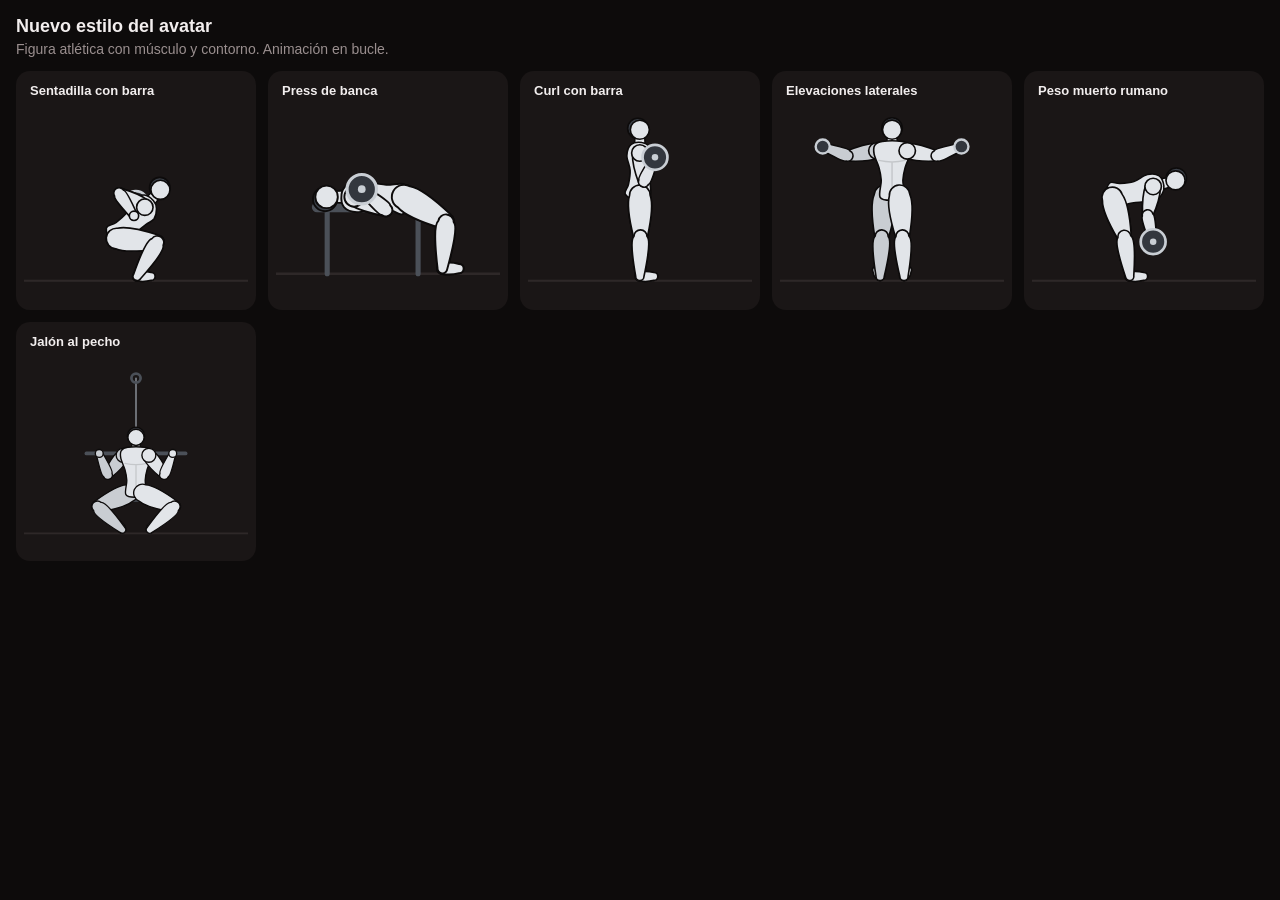
==== avatar-preview.html @ 224b88c5 "Add files via upload" ====
<!doctype html><html lang="es"><head><meta charset="utf-8"><meta name="viewport" content="width=device-width,initial-scale=1"><title>Avatar Gym</title>
<style>:root{--ac:#c9ced4}body{background:#0d0b0b;color:#f2eeee;font:14px -apple-system,Segoe UI,sans-serif;margin:0;padding:16px}h1{font-size:18px;margin:0 0 4px}p{color:#9a8f8f;margin:0 0 14px}.g{display:grid;grid-template-columns:repeat(auto-fit,minmax(220px,1fr));gap:12px}.c{background:#1a1616;border-radius:14px;padding:8px}.c b{display:block;font-size:13px;margin:4px 6px}.a{height:200px}</style></head><body>
<h1>Nuevo estilo del avatar</h1><p>Figura atlética con músculo y contorno. Animación en bucle.</p><div class="g" id="g"></div>
<script>// Avatar animado de ejercicios: figura 2D con cinemática inversa.
// Ángulos: 0 = abajo, 90 = adelante (derecha), 180 = arriba, 270 = atrás.
// Cada postura: t (torso), H1/H2 (mano respecto al hombro), F1/F2 (tobillo respecto a la cadera),
// eb/kb (lado al que se doblan codo/rodilla), ft1/ft2 (ángulo del pie). v:'f' = vista de frente.
const BL = { t: 46, n: 6, hr: 8.5, ua: 27, fa: 25, th: 38, sh: 37, ft: 13 };
const dv = a => [Math.sin(a * Math.PI / 180), Math.cos(a * Math.PI / 180)];
const ad = (p, v, s = 1) => [p[0] + v[0] * s, p[1] + v[1] * s];
function ik(s, t, l1, l2, b) {
  const dx = t[0] - s[0], dy = t[1] - s[1], d = Math.hypot(dx, dy) || .001;
  const dd = Math.min(l1 + l2 - .01, Math.max(Math.abs(l1 - l2) + .01, d));
  const ux = dx / d, uy = dy / d;
  const a = Math.acos((l1 * l1 + dd * dd - l2 * l2) / (2 * l1 * dd)) * b, c = Math.cos(a), si = Math.sin(a);
  return [[s[0] + (ux * c - uy * si) * l1, s[1] + (ux * si + uy * c) * l1], [s[0] + ux * dd, s[1] + uy * dd]];
}
function rigPose(P, sp) {
  const fr = sp.v === 'f', hip = [0, 0], sh = ad(hip, dv(P.t), sp.tl || BL.t), hd = ad(sh, dv(P.hd ?? P.t), BL.n + BL.hr);
  const sj = ad(sh, dv(P.t), fr ? -5 : -7);
  const S1 = fr ? ad(sj, [14, 0]) : sj, S2 = fr ? ad(sj, [-14, 0]) : sj, P1 = fr ? [7, 0] : hip, P2 = fr ? [-7, 0] : hip;
  const H2 = P.H2 || P.H1, F2 = P.F2 || P.F1, mx = v => fr ? [-v[0], v[1]] : v;
  const eb = P.eb ?? 1, kb = P.kb ?? -1, eb2 = P.eb2 ?? eb, kb2 = P.kb2 ?? kb;
  const [e1, h1] = ik(S1, ad(S1, P.H1), BL.ua, BL.fa, eb), [e2, h2] = ik(S2, ad(S2, mx(H2)), BL.ua, BL.fa, fr ? -eb2 : eb2);
  const [k1, an1] = ik(P1, ad(P1, P.F1), BL.th, BL.sh, kb), [k2, an2] = ik(P2, ad(P2, mx(F2)), BL.th, BL.sh, fr ? -kb2 : kb2);
  const f1 = P.ft1 ?? 90, f2 = P.ft2 ?? f1;
  const toe1 = ad(an1, dv(fr ? 150 : f1), fr ? 7 : BL.ft), toe2 = ad(an2, dv(fr ? -150 : f2), fr ? 7 : BL.ft);
  return { hip, sh, hd, S1, S2, P1, P2, e1, h1, e2, h2, k1, an1, k2, an2, toe1, toe2, hm: [(h1[0] + h2[0]) / 2, (h1[1] + h2[1]) / 2] };
}
function placePose(P, sp) {
  const J = rigPose(P, sp), [k, x, y] = sp.anc || ['an1', 100, 160], o = J[k], dx = x - o[0], dy = y - o[1];
  for (const n in J) J[n] = [J[n][0] + dx, J[n][1] + dy];
  return J;
}
function lerpPose(A, B, u) {
  const o = {};
  for (const k of new Set([...Object.keys(A), ...Object.keys(B)])) {
    const a = A[k] ?? B[k], b = B[k] ?? A[k];
    o[k] = Array.isArray(a) ? a.map((v, i) => v + (b[i] - v) * u) : typeof a === 'number' ? a + (b - a) * u : a;
  }
  return o;
}
const AV = { body: '#d9dde2', far: '#7d848d', eq: '#4b5058', floor: '#2e2828' };
function ln(a, b, w, c, op = '') { return `<line x1="${a[0].toFixed(1)}" y1="${a[1].toFixed(1)}" x2="${b[0].toFixed(1)}" y2="${b[1].toFixed(1)}" stroke="${c}" stroke-width="${w}" stroke-linecap="round"${op}/>`; }
function cir(p, r, f, s = '', sw = 0) { return `<circle cx="${p[0].toFixed(1)}" cy="${p[1].toFixed(1)}" r="${r}" fill="${f}"${s ? ` stroke="${s}" stroke-width="${sw}"` : ''}/>`; }
function eqPt(J, r, dx = 0, dy = 0) { const p = typeof r === 'string' ? J[r] : r; return [p[0] + dx, p[1] + dy]; }
const FRONT_EQ = new Set(['bb', 'db', 'grip', 'wheel', 'pad']);
function drawEq(J, eq, front) {
  let s = '';
  for (const e of eq || []) {
    if (FRONT_EQ.has(e[0]) !== front) continue;
    switch (e[0]) {
      case 'ln': s += ln([e[1], e[2]], [e[3], e[4]], e[5] || 5, AV.eq); break;
      case 'box': s += `<rect x="${e[1]}" y="${e[2]}" width="${e[3]}" height="${e[4]}" rx="3" fill="${AV.eq}"/>`; break;
      case 'seg': { const a = eqPt(J, e[1], e[3], e[4]), b = eqPt(J, e[2], e[3], e[4]), L = Math.hypot(b[0] - a[0], b[1] - a[1]) || 1, u = [(b[0] - a[0]) / L, (b[1] - a[1]) / L], x = e[6] || 0; s += ln(ad(a, u, -x), ad(b, u, x), e[5] || 8, AV.eq); break; }
      case 'cab': { const p = [e[1], e[2]]; s += ln(p, eqPt(J, e[3]), 1.6, '#8a9099') + cir(p, 5, 'none', AV.eq, 3); break; }
      case 'rope': s += ln(eqPt(J, e[1]), eqPt(J, e[2]), 2.2, '#8a9099'); break;
      case 'bar': { const a = J[e[1]], b = J[e[2]], x = e[3] || 0, d = a[0] > b[0] ? 1 : -1; s += ln([a[0] + x * d, a[1]], [b[0] - x * d, b[1]], 4, AV.eq); break; }
      case 'bb': case 'bbk': { const p = eqPt(J, e[1], e[2], e[3]); s += cir(p, 11.5, '#33373e', 'var(--ac)', 2.5) + cir(p, 3, 'var(--ac)'); break; }
      case 'db': { const p = eqPt(J, e[1], e[2], e[3]); s += cir(p, 6.5, '#33373e', 'var(--ac)', 2.2); break; }
      case 'wheel': { const p = eqPt(J, e[1], e[2], e[3]); s += cir(p, 9, 'none', 'var(--ac)', 3.5) + cir(p, 2.5, 'var(--ac)'); break; }
      case 'grip': s += cir(eqPt(J, e[1]), 4, AV.eq, '#0d0b0b', 1); break;
      case 'pad': s += cir(eqPt(J, e[1], e[2], e[3]), e[4] || 6, AV.eq); break;
    }
  }
  return s;
}
// ---- Figura atlética: extremidades con músculo (forma de huso) y contorno para definir cada parte ----
const SK = { body: '#e2e5e9', far: '#8e959e', line: '#0d0b0b', hair: '#3b4048', sh: 'rgba(0,0,0,.13)' };
const f1 = v => v.toFixed(1);
function nrm(a, b) { const dx = b[0] - a[0], dy = b[1] - a[1], L = Math.hypot(dx, dy) || 1; return [-dy / L, dx / L]; }
// a→b con radio r0 al inicio, rm en el vientre del músculo (posición t) y r1 al final
function limb(a, b, r0, rm, r1, t, fill) {
  const n = nrm(a, b), P = (c, r, s) => [c[0] + n[0] * r * s, c[1] + n[1] * r * s];
  const m = [a[0] + (b[0] - a[0]) * t, a[1] + (b[1] - a[1]) * t];
  const ctl = s => { const p0 = P(a, r0, s), p1 = P(b, r1, s), pm = P(m, rm, s); return [2 * pm[0] - (p0[0] + p1[0]) / 2, 2 * pm[1] - (p0[1] + p1[1]) / 2]; };
  const A0 = P(a, r0, 1), B0 = P(b, r1, 1), B1 = P(b, r1, -1), A1 = P(a, r0, -1), c1 = ctl(1), c2 = ctl(-1);
  return `<path d="M${f1(A0[0])} ${f1(A0[1])}Q${f1(c1[0])} ${f1(c1[1])} ${f1(B0[0])} ${f1(B0[1])}A${r1} ${r1} 0 0 0 ${f1(B1[0])} ${f1(B1[1])}Q${f1(c2[0])} ${f1(c2[1])} ${f1(A1[0])} ${f1(A1[1])}A${r0} ${r0} 0 0 0 ${f1(A0[0])} ${f1(A0[1])}Z" fill="${fill}" stroke="${SK.line}" stroke-width="1.5" stroke-linejoin="round"/>`;
}
// contorno suave cerrado (Catmull-Rom) a partir de puntos
function smoothPath(pts, fill) {
  const n = pts.length; let d = `M${f1(pts[0][0])} ${f1(pts[0][1])}`;
  for (let i = 0; i < n; i++) {
    const p0 = pts[(i - 1 + n) % n], p1 = pts[i], p2 = pts[(i + 1) % n], p3 = pts[(i + 2) % n];
    d += `C${f1(p1[0] + (p2[0] - p0[0]) / 6)} ${f1(p1[1] + (p2[1] - p0[1]) / 6)} ${f1(p2[0] - (p3[0] - p1[0]) / 6)} ${f1(p2[1] - (p3[1] - p1[1]) / 6)} ${f1(p2[0])} ${f1(p2[1])}`;
  }
  return `<path d="${d}Z" fill="${fill}" stroke="${SK.line}" stroke-width="1.5" stroke-linejoin="round"/>`;
}
function torsoPts(J, fr, tl) {
  const L = Math.hypot(J.sh[0] - J.hip[0], J.sh[1] - J.hip[1]) || 1, u = [(J.sh[0] - J.hip[0]) / L, (J.sh[1] - J.hip[1]) / L], nf = [-u[1], u[0]];
  const at = (s, o) => [J.hip[0] + u[0] * L * s + nf[0] * o, J.hip[1] + u[1] * L * s + nf[1] * o];
  const k = (tl || BL.t) / BL.t;
  // perfil: [posición a lo largo del tronco, distancia al eje]; positivo = pecho/abdomen, negativo = espalda/glúteo
  const prof = fr
    ? [[-.1, 0], [-.04, 11], [.3, 10], [.55, 12], [.82, 16.5], [1, 16], [1.08, 9], [1.08, -9], [1, -16], [.82, -16.5], [.55, -12], [.3, -10], [-.04, -11]]
    : [[-.12, -2], [-.02, 9.5], [.3, 9.5], [.6, 11.5], [.8, 13.5], [.98, 9], [1.06, 2], [1.02, -8], [.8, -12], [.5, -9], [.22, -10.5], [.02, -13.5]];
  return prof.map(([s, o]) => at(s / (fr ? 1 : 1) , o * (fr ? 1 : 1) * (k < 1 ? 1 : 1)));
}
function drawBody(J, sp) {
  const fr = sp.v === 'f', B = SK.body, F = fr ? '#c9cdd2' : SK.far;
  let s = '';
  const leg = (P, k, an, toe, c) =>
    limb(P, k, 9.5, 10.5, 6.5, .38, c) + limb(an, toe, 4.2, 4.6, 3.6, .5, c) + limb(k, an, 6, 7.6, 3.8, .3, c);
  const arm = (S, e, h, c) =>
    limb(S, e, 7, 7.2, 4.8, .45, c) + limb(e, h, 5, 5.6, 3.4, .28, c) + cir(h, 4.3, c, SK.line, 1.5) + cir(S, 7.6, c, SK.line, 1.5);
  // extremidades del fondo
  s += leg(J.P2, J.k2, J.an2, J.toe2, F) + arm(J.S2, J.e2, J.h2, F);
  // cuello, tronco y cabeza
  const L = Math.hypot(J.hd[0] - J.sh[0], J.hd[1] - J.sh[1]) || 1, hu = [(J.hd[0] - J.sh[0]) / L, (J.hd[1] - J.sh[1]) / L];
  s += limb(ad(J.sh, hu, -2), ad(J.sh, hu, 9), 5, 4.8, 4.5, .5, B);
  s += smoothPath(torsoPts(J, fr, sp.tl), B);
  if (fr) {
    const at = (x, y) => [J.hip[0] + x, J.hip[1] + (J.sh[1] - J.hip[1]) * y];
    s += `<path d="M${f1(at(0, .18)[0])} ${f1(at(0, .18)[1])}L${f1(at(0, .66)[0])} ${f1(at(0, .66)[1])}M${f1(at(-12, .74)[0])} ${f1(at(-12, .7)[1])}Q${f1(at(0, .64)[0])} ${f1(at(0, .64)[1])} ${f1(at(12, .7)[0])} ${f1(at(12, .7)[1])}" fill="none" stroke="${SK.sh}" stroke-width="1.4" stroke-linecap="round"/>`;
  }
  const nf = fr ? [0, 0] : [-(J.sh[1] - J.hip[1]), J.sh[0] - J.hip[0]], nl = Math.hypot(nf[0], nf[1]) || 1;
  const hairC = fr ? ad(J.hd, hu, 1.6) : [J.hd[0] - nf[0] / nl * 1.8 + hu[0] * 1.2, J.hd[1] - nf[1] / nl * 1.8 + hu[1] * 1.2];
  s += cir(hairC, 9.4, SK.hair, SK.line, 1.5) + cir(J.hd, 8.8, B, SK.line, 1.5);
  // extremidades del frente
  s += leg(J.P1, J.k1, J.an1, J.toe1, B) + arm(J.S1, J.e1, J.h1, B);
  return s;
}
function animBox(sp) {
  const pts = [];
  [0, .5, 1].forEach(u => { const J = placePose(lerpPose(sp.A, sp.B, u), sp); for (const k in J) pts.push(J[k]); });
  (sp.eq || []).forEach(e => { if (e[0] === 'ln') pts.push([e[1], e[2]], [e[3], e[4]]); if (e[0] === 'box') pts.push([e[1], e[2]], [e[1] + e[3], e[2] + e[4]]); if (e[0] === 'cab') pts.push([e[1], e[2]]); });
  let x0 = Math.min(...pts.map(p => p[0])) - 16, x1 = Math.max(...pts.map(p => p[0])) + 16, y0 = Math.min(...pts.map(p => p[1])) - 16, y1 = Math.max(...pts.map(p => p[1])) + 14;
  const fl = floorY(sp); if (fl) y1 = Math.max(y1, fl + 8);
  const w = x1 - x0, h = y1 - y0, W = Math.max(w, h * 1.25), H = Math.max(h, W / 1.9);
  return [x0 - (W - w) / 2, y0 - (H - h) / 2, W, H];
}
function floorY(sp) {
  if (sp.fl === 0) return 0;
  if (typeof sp.fl === 'number') return sp.fl;
  const keys = sp.fl || ['toe1', 'an1'];
  let m = -1e9;
  [0, 1].forEach(u => { const J = placePose(u ? sp.B : sp.A, sp); keys.forEach(k => m = Math.max(m, J[k][1])); });
  return m + 4;
}
function animFrame(sp, u, box) {
  const J = placePose(lerpPose(sp.A, sp.B, u), sp), fl = sp._fl;
  return (fl ? ln([box[0] - 20, fl], [box[0] + box[2] + 20, fl], 2, AV.floor) : '') + drawEq(J, sp.eq, false) + drawBody(J, sp) + drawEq(J, sp.eq, true);
}
function animSpec(id) {
  const raw = (typeof ANIMS !== 'undefined' && ANIMS[id]) || ANIMS._default;
  const sp = Object.assign({}, raw);
  sp.A = Object.assign({}, raw.base || {}, raw.A); sp.B = Object.assign({}, raw.base || {}, raw.B || raw.A);
  sp._fl = floorY(sp);
  return sp;
}
function animSVG(id, u = 0) {
  const sp = animSpec(id), box = animBox(sp);
  return `<svg viewBox="${box.map(v => v.toFixed(1)).join(' ')}" preserveAspectRatio="xMidYMid meet" style="width:100%;height:100%;display:block">${animFrame(sp, u, box)}</svg>`;
}
function playAnim(el, id) {
  if (!el) return;
  const sp = animSpec(id), box = animBox(sp), dur = sp.dur || 2600, t0 = performance.now();
  const svg = document.createElementNS('http://www.w3.org/2000/svg', 'svg');
  svg.setAttribute('viewBox', box.map(v => v.toFixed(1)).join(' '));
  svg.setAttribute('preserveAspectRatio', 'xMidYMid meet');
  svg.style.cssText = 'width:100%;height:100%;display:block';
  el.innerHTML = ''; el.appendChild(svg);
  let last = 0;
  const step = now => {
    if (!el.isConnected) return;
    if (now - last > 30) {
      last = now;
      const ph = ((now - t0) % dur) / dur;
      // ida (40 %), pausa (10 %), vuelta (40 %), pausa (10 %)
      const x = ph < .4 ? ph / .4 : ph < .5 ? 1 : ph < .9 ? 1 - (ph - .5) / .4 : 0;
      svg.innerHTML = animFrame(sp, (1 - Math.cos(Math.PI * x)) / 2, box);
    }
    requestAnimationFrame(step);
  };
  requestAnimationFrame(step);
}

// Posturas de cada ejercicio para el avatar (ver anim.js). A = inicio, B = punto final del movimiento.
const BENCH = (x1, x2, y, fl = 164) => [['ln', x1, y, x2, y, 8], ['ln', x1 + 8, y, x1 + 8, fl, 4], ['ln', x2 - 8, y, x2 - 8, fl, 4]];
const SEAT = (x1, x2, y) => [['ln', x1, y, x2, y, 7], ['ln', (x1 + x2) / 2, y, (x1 + x2) / 2, 164, 4]];
const BACKREST = (dx = -7, dy = 0) => ['seg', 'hip', 'sh', dx, dy, 8, 4];
const STAND = { t: 180, H1: [4, 51], F1: [0, 75] };
const SIT = { t: 180, F1: [36, 38] };
const LIE = { anc: ['sh', 70, 104], base: { t: 270, F1: [30, 56] }, fl: ['an1'] };
const KNEEL = { F1: [-37, 38], ft1: -100 };
const PUSHUP = { anc: ['an1', 30, 146], fl: ['h1'], base: { ft1: 20 }, A: { t: 114, F1: [-68, 30], H1: [0, 50] }, B: { t: 97, F1: [-74, 9], H1: [-9, 15] } };

const ANIMS = {
  _default: { base: STAND, A: {}, B: { t: 178 } },

  // ---------- PECHO ----------
  press_banca: { ...LIE, A: { H1: [0, -50] }, B: { H1: [6, -6] }, eq: [...BENCH(48, 135, 112), ['bb', 'h1']] },
  press_cerrado: { ...LIE, A: { H1: [0, -50] }, B: { H1: [10, -6] }, eq: [...BENCH(48, 135, 112), ['bb', 'h1']] },
  press_mancuernas: { ...LIE, A: { H1: [0, -50] }, B: { H1: [4, -4] }, eq: [...BENCH(48, 135, 112), ['db', 'h1']] },
  press_inclinado: { anc: ['hip', 120, 122], fl: ['an1'], base: { t: 240, F1: [32, 38] }, A: { H1: [-2, -50] }, B: { H1: [6, -6] },
    eq: [['seg', 'hip', 'sh', -3.5, 6, 8, 8], ['ln', 116, 129, 148, 129, 7], ['ln', 110, 130, 110, 164, 4], ['db', 'h1']] },
  press_maquina: { anc: ['hip', 90, 124], base: { ...SIT, t: 183 }, A: { H1: [50, 2] }, B: { H1: [14, 6] },
    eq: [BACKREST(), ...SEAT(70, 118, 131), ['ln', 158, 40, 158, 164, 5], ['grip', 'h1']] },
  press_inclinado_maq: { anc: ['hip', 90, 124], base: { ...SIT, t: 195 }, A: { H1: [38, -34] }, B: { H1: [10, -4] },
    eq: [['seg', 'hip', 'sh', -7, -2, 8, 4], ...SEAT(70, 118, 131), ['ln', 158, 20, 158, 164, 5], ['grip', 'h1']] },
  aperturas_polea: { v: 'f', anc: ['an1', 111, 160], base: { t: 180, F1: [4, 75] }, A: { H1: [48, -8] }, B: { H1: [-8, 30] },
    eq: [['cab', 192, 28, 'h1'], ['cab', 30, 28, 'h2'], ['grip', 'h1'], ['grip', 'h2']] },
  pec_deck: { v: 'f', anc: ['hip', 100, 120], base: { t: 180, F1: [8, 44] }, A: { H1: [46, -16] }, B: { H1: [-8, 4] },
    eq: [['ln', 80, 126, 120, 126, 7], ['ln', 40, 20, 40, 164, 4], ['ln', 160, 20, 160, 164, 4], ['ln', 40, 20, 160, 20, 4], ['pad', 'h1', 0, 0, 5], ['pad', 'h2', 0, 0, 5]] },
  aperturas_manc: { v: 'f', fl: 0, anc: ['hip', 100, 110], base: { t: 180, F1: [4, 75] }, A: { H1: [-8, 22] }, B: { H1: [50, 6] },
    eq: [['box', 86, 44, 28, 110], ['db', 'h1'], ['db', 'h2']] },
  flexiones: { ...PUSHUP },
  flexiones_incl: { anc: ['an1', 30, 118], fl: ['h1'], base: { ft1: 30 }, A: { t: 85, F1: [-75, -6], H1: [0, 50] }, B: { t: 77, F1: [-73, -17], H1: [3, 33] },
    eq: [['box', 8, 123, 40, 60]] },
  fondos: { anc: ['h1', 120, 90], fl: 0, base: { t: 172, F1: [-18, 62], kb: 1 }, A: { H1: [2, 50] }, B: { H1: [10, 22] },
    eq: [['ln', 95, 92, 150, 92, 6], ['ln', 140, 92, 140, 175, 4]] },

  // ---------- ESPALDA ----------
  jalon_pecho: { v: 'f', anc: ['hip', 100, 125], fl: ['an1'], base: { t: 180, F1: [8, 40] }, A: { H1: [22, -48] }, B: { H1: [26, -2] },
    eq: [['ln', 80, 131, 120, 131, 7], ['cab', 100, 0, 'hm'], ['bar', 'h1', 'h2', 14]] },
  dominadas: { v: 'f', anc: ['h1', 138, 30], fl: 0, A: { t: 180, H1: [24, -48], F1: [2, 74] }, B: { t: 180, H1: [24, -8], F1: [6, 70] },
    eq: [['ln', 50, 30, 152, 30, 5]] },
  remo_pecho_apoyado: { anc: ['hip', 95, 112], fl: ['an1'], base: { t: 130, F1: [-34, 62] }, A: { H1: [2, 50] }, B: { H1: [-20, 22] },
    eq: [['seg', 'hip', 'sh', 5, 8, 9, 6], ['ln', 108, 128, 104, 164, 4], ['db', 'h1']] },
  remo_polea: { anc: ['hip', 70, 140], fl: 152, base: { F1: [70, -6] }, A: { t: 160, H1: [50, 4] }, B: { t: 185, H1: [6, 22] },
    eq: [['ln', 45, 147, 95, 147, 7], ['ln', 150, 115, 150, 150, 5], ['cab', 192, 138, 'h1'], ['grip', 'h1']] },
  remo_barra: { base: { t: 130, F1: [14, 72] }, A: { H1: [2, 50] }, B: { H1: [-14, 28] }, eq: [['bb', 'h1']] },
  remo_mancuerna: { anc: ['an1', 88, 160], base: { t: 100, F1: [0, 70], F2: [-26, 48], H2: [4, 42] }, A: { H1: [0, 50] }, B: { H1: [-18, 22] },
    eq: [...BENCH(55, 165, 144), ['db', 'h1']] },
  remo_maquina: { anc: ['hip', 90, 124], base: { ...SIT, t: 185 }, A: { H1: [48, 4] }, B: { H1: [2, 14] },
    eq: [...SEAT(70, 118, 131), ['ln', 113, 74, 113, 104, 8], ['ln', 158, 40, 158, 164, 5], ['grip', 'h1']] },
  pullover_polea: { base: { t: 155, F1: [6, 75] }, A: { H1: [28, -42] }, B: { H1: [12, 48] }, eq: [['cab', 192, 10, 'h1'], ['grip', 'h1']] },
  remo_invertido: { anc: ['h1', 150, 90], fl: ['an1'], base: { ft1: 198 }, A: { t: 108, F1: [-71, 23], H1: [0, -50] }, B: { t: 123, F1: [-63, 41], H1: [6, -16] },
    eq: [['ln', 150, 94, 150, 180, 4], ['pad', [150, 90], 0, 0, 4]] },
  remo_toalla: { A: { t: 200, F1: [26, 70], H1: [50, -4] }, B: { t: 188, F1: [10, 74], H1: [12, 12] },
    eq: [['ln', 184, 15, 184, 164, 5], ['rope', 'h1', [184, 80]]] },

  // ---------- HOMBROS ----------
  press_militar_manc: { anc: ['hip', 95, 124], base: SIT, A: { H1: [2, -50] }, B: { H1: [8, -4] }, eq: [BACKREST(), ...SEAT(75, 115, 131), ['db', 'h1']] },
  press_hombro_maq: { anc: ['hip', 95, 124], base: SIT, A: { H1: [2, -50] }, B: { H1: [10, -2] }, eq: [BACKREST(), ...SEAT(75, 115, 131), ['ln', 150, 10, 150, 164, 5], ['grip', 'h1']] },
  elev_lat: { v: 'f', anc: ['an1', 111, 160], base: { t: 180, F1: [4, 75] }, A: { H1: [10, 50] }, B: { H1: [50, -4] }, eq: [['db', 'h1'], ['db', 'h2']] },
  elev_lat_polea: { v: 'f', anc: ['an1', 111, 160], base: { t: 180, F1: [4, 75], H2: [10, 50] }, A: { H1: [-8, 48] }, B: { H1: [50, -4] }, eq: [['cab', 30, 158, 'h1'], ['grip', 'h1']] },
  face_pull: { base: { t: 175, F1: [-4, 75], F2: [-20, 72] }, A: { H1: [48, -12] }, B: { H1: [10, -26] }, eq: [['cab', 192, 40, 'h1'], ['grip', 'h1']] },
  pajaros: { v: 'f', tl: 24, anc: ['an1', 111, 160], base: { t: 180, F1: [4, 74] }, A: { H1: [6, 48] }, B: { H1: [48, 6] }, eq: [['db', 'h1'], ['db', 'h2']] },

  // ---------- BÍCEPS ----------
  curl_barra: { base: STAND, A: { H1: [8, 50] }, B: { H1: [14, 4] }, eq: [['bb', 'h1']] },
  curl_martillo: { base: STAND, A: { H1: [8, 50] }, B: { H1: [14, 4] }, eq: [['db', 'h1']] },
  curl_inclinado: { anc: ['hip', 100, 124], base: { ...SIT, t: 215 }, A: { H1: [-2, 51] }, B: { H1: [10, 4] },
    eq: [['seg', 'hip', 'sh', -5.7, 4, 8, 6], ...SEAT(95, 135, 131), ['db', 'h1']] },
  curl_bayesian: { base: { t: 180, F1: [-12, 74], F2: [16, 73] }, A: { H1: [-18, 49] }, B: { H1: [3, 4] }, eq: [['cab', 15, 150, 'h1'], ['grip', 'h1']] },
  curl_predicador: { anc: ['hip', 85, 125], base: { t: 170, F1: [34, 40] }, A: { H1: [33, 40] }, B: { H1: [22, -4] },
    eq: [['ln', 97, 92, 118, 116, 8], ['ln', 112, 118, 112, 164, 4], ...SEAT(65, 100, 131), ['bb', 'h1']] },
  curl_toalla: { base: STAND, A: { H1: [12, 10] }, B: { H1: [10, 6] }, eq: [['rope', 'h1', 'toe1']] },

  // ---------- TRÍCEPS ----------
  ext_tricep_cabeza: { anc: ['hip', 95, 124], base: SIT, A: { H1: [-4, -4] }, B: { H1: [6, -51] }, eq: [BACKREST(), ...SEAT(75, 115, 131), ['db', 'h1']] },
  ext_tricep_polea_alta: { base: { t: 155, F1: [10, 74], F2: [-14, 74] }, A: { H1: [-2, -4] }, B: { H1: [26, -45] }, eq: [['cab', 30, 60, 'h1'], ['grip', 'h1']] },
  jalon_triceps: { base: { t: 174, F1: [0, 75] }, A: { H1: [10, 4] }, B: { H1: [8, 51] }, eq: [['cab', 135, 8, 'h1'], ['grip', 'h1']] },
  fondos_banco: { anc: ['h1', 90, 112], fl: ['an1'], base: { t: 180, ft1: 160 }, A: { H1: [-10, 50], F1: [70, 54] }, B: { H1: [-14, 22], F1: [66, 26] },
    eq: [['ln', 35, 114, 92, 114, 8], ['ln', 43, 114, 43, 175, 4]] },
  flexiones_diamante: { ...PUSHUP },

  // ---------- CUÁDRICEPS ----------
  sentadilla: { A: { t: 180, F1: [0, 75], H1: [-10, 8] }, B: { t: 138, F1: [19, 35], H1: [-10, 8] }, eq: [['bbk', 'sh', -13, 2]] },
  sentadilla_goblet: { A: { t: 180, F1: [0, 75], H1: [12, 14] }, B: { t: 150, F1: [19, 35], H1: [14, 16] }, eq: [['db', 'h1']] },
  sentadilla_corporal: { A: { t: 180, F1: [0, 75], H1: [4, 51] }, B: { t: 145, F1: [19, 35], H1: [50, 4] } },
  sentadilla_hack: { anc: ['an1', 110, 160], base: { t: 200, H1: [4, -8] }, A: { F1: [26, 70] }, B: { F1: [42, 22] },
    eq: [['seg', 'hip', 'sh', -7, -3, 9, 14], ['pad', 'sh', -2, -6, 5], ['grip', 'h1']] },
  prensa: { anc: ['hip', 70, 130], fl: 150, base: { t: 240, H1: [20, 22], ft1: 225 }, A: { F1: [53, -53] }, B: { F1: [32, -32] },
    eq: [['seg', 'hip', 'sh', -3.5, 6, 9, 8], ['ln', 55, 138, 85, 138, 8], ['ln', 70, 140, 70, 150, 5], ['seg', 'an1', 'toe1', 0, 0, 6, 10]] },
  bulgara: { anc: ['an1', 115, 160], base: { ft2: -90, H1: [4, 51] }, A: { t: 180, F1: [10, 74], F2: [-65, 31] }, B: { t: 168, F1: [22, 48], F2: [-53, 6] },
    eq: [...BENCH(22, 66, 126), ['db', 'h1']] },
  zancadas: { anc: ['an1', 130, 160], base: { ft2: 30, H1: [4, 51] }, A: { t: 180, F1: [26, 72], F2: [-38, 58] }, B: { t: 178, F1: [30, 42], F2: [-40, 32] },
    eq: [['db', 'h1']] },
  step_up: { anc: ['an1', 128, 124], fl: 164, base: { H1: [4, 51] }, A: { t: 172, F1: [28, 34], F2: [-5, 70] }, B: { t: 180, F1: [3, 72], F2: [-6, 60] },
    eq: [['box', 112, 127, 55, 37]] },
  ext_cuadriceps: { anc: ['hip', 85, 120], base: { t: 192, H1: [10, 20] }, A: { F1: [38, 37] }, B: { F1: [74, -8] },
    eq: [BACKREST(), ['ln', 70, 128, 125, 128, 8], ['ln', 110, 128, 110, 164, 4], ['pad', 'an1', 5, -5, 6]] },

  // ---------- FEMORAL ----------
  peso_muerto_rumano: { A: { t: 180, F1: [0, 75], H1: [4, 51] }, B: { t: 105, F1: [16, 73], H1: [0, 51] }, eq: [['bb', 'h1']] },
  curl_femoral_sentado: { anc: ['hip', 85, 120], base: { t: 188, H1: [10, 20] }, A: { F1: [74, -4] }, B: { F1: [25, 35] },
    eq: [BACKREST(), ['ln', 70, 128, 125, 128, 8], ['ln', 100, 128, 100, 164, 4], ['ln', 105, 108, 128, 108, 7], ['pad', 'an1', -2, 6, 6]] },
  curl_femoral_acostado: { anc: ['hip', 80, 110], base: { t: 90, hd: 90, H1: [24, 38] }, A: { F1: [-75, 2] }, B: { F1: [-25, -35] },
    eq: [...BENCH(30, 150, 118), ['pad', 'an1', 2, -7, 6]] },
  curl_nordico: { anc: ['k1', 80, 155], fl: 161, base: { ...KNEEL }, A: { t: 180, H1: [10, 14] }, B: { t: 128, F1: [-66, 24], H1: [24, 36] },
    eq: [['pad', 'an1', 0, -7, 5]] },

  // ---------- GLÚTEOS ----------
  hip_thrust: { anc: ['sh', 60, 110], fl: ['an1'], base: { H1: [-30, 8], eb: -1 }, A: { t: 235, F1: [35, 20] }, B: { t: 270, F1: [29, 48] },
    eq: [...BENCH(15, 64, 116), ['bb', 'hip', 0, -9]] },
  puente_gluteo: { anc: ['sh', 55, 150], fl: ['an1'], base: { H1: [50, 4] }, A: { t: 270, F1: [37, 6] }, B: { t: 304, F1: [45, 32] } },
  puente_una_pierna: { anc: ['sh', 55, 150], fl: ['an1'], base: { H1: [50, 4] }, A: { t: 270, F1: [37, 6], F2: [55, -45] }, B: { t: 304, F1: [45, 32], F2: [60, -40] } },
  abduccion_maq: { v: 'f', anc: ['hip', 100, 118], fl: ['an1'], base: { t: 180, H1: [14, 40] }, A: { F1: [4, 46] }, B: { F1: [26, 44] },
    eq: [['ln', 75, 124, 125, 124, 7], ['pad', 'k1', 6, 0, 5], ['pad', 'k2', -6, 0, 5]] },
  patada_gluteo: { anc: ['an2', 100, 160], base: { t: 160, F2: [0, 75], H1: [42, 18] }, A: { F1: [4, 72] }, B: { F1: [-60, 30] },
    eq: [['cab', 20, 158, 'an1'], ['ln', 152, 40, 152, 164, 5], ['grip', 'h1']] },

  // ---------- PANTORRILLA ----------
  gemelo_pie: { anc: ['toe1', 115, 150], fl: 164, base: { t: 180, F1: [0, 75], H1: [4, 51] }, A: { ft1: 110 }, B: { ft1: 55 },
    eq: [['box', 105, 152, 55, 12], ['db', 'h1']] },
  gemelo_prensa: { anc: ['hip', 70, 130], fl: 150, base: { t: 240, H1: [20, 22], F1: [53, -53] }, A: { ft1: 240 }, B: { ft1: 200 },
    eq: [['seg', 'hip', 'sh', -3.5, 6, 9, 8], ['ln', 55, 138, 85, 138, 8], ['ln', 70, 140, 70, 150, 5], ['seg', 'an1', 'toe1', 0, 0, 6, 10]] },

  // ---------- ABDOMEN ----------
  crunch_polea: { anc: ['k1', 100, 158], fl: 164, base: { ...KNEEL }, A: { t: 170, H1: [6, -12] }, B: { t: 100, H1: [14, 0] }, eq: [['cab', 150, 5, 'h1'], ['grip', 'h1']] },
  plancha: { anc: ['an1', 30, 152], fl: ['h1'], base: { ft1: 15, H1: [24, 27] }, A: { t: 102, F1: [-73, 16] }, B: { t: 100, F1: [-74, 13] }, dur: 4000 },
  crunch: { anc: ['hip', 100, 154], fl: 161, base: { F1: [40, 4] }, A: { t: 270, H1: [-10, -6] }, B: { t: 240, H1: [-10, -10] } },
  elev_piernas: { anc: ['h1', 100, 22], fl: 0, base: { t: 180, H1: [2, -51] }, A: { F1: [2, 75] }, B: { F1: [72, -6] }, eq: [['ln', 60, 22, 150, 22, 5]] },
  rueda: { anc: ['k1', 60, 155], fl: 162, base: { ft1: -100 }, A: { t: 120, F1: [-42, 36], H1: [5, 53] }, B: { t: 100, F1: [-66, 24], H1: [46, 26] }, eq: [['wheel', 'h1', 0, 4]] },
};

const N={sentadilla:'Sentadilla con barra',press_banca:'Press de banca',curl_barra:'Curl con barra',elev_lat:'Elevaciones laterales',peso_muerto_rumano:'Peso muerto rumano',jalon_pecho:'Jalón al pecho'};document.getElementById('g').innerHTML=['sentadilla','press_banca','curl_barra','elev_lat','peso_muerto_rumano','jalon_pecho'].map(i=>'<div class="c"><b>'+N[i]+'</b><div class="a" id="a_'+i+'"></div></div>').join('');
['sentadilla','press_banca','curl_barra','elev_lat','peso_muerto_rumano','jalon_pecho'].forEach(i=>playAnim(document.getElementById('a_'+i),i));
</script></body></html>
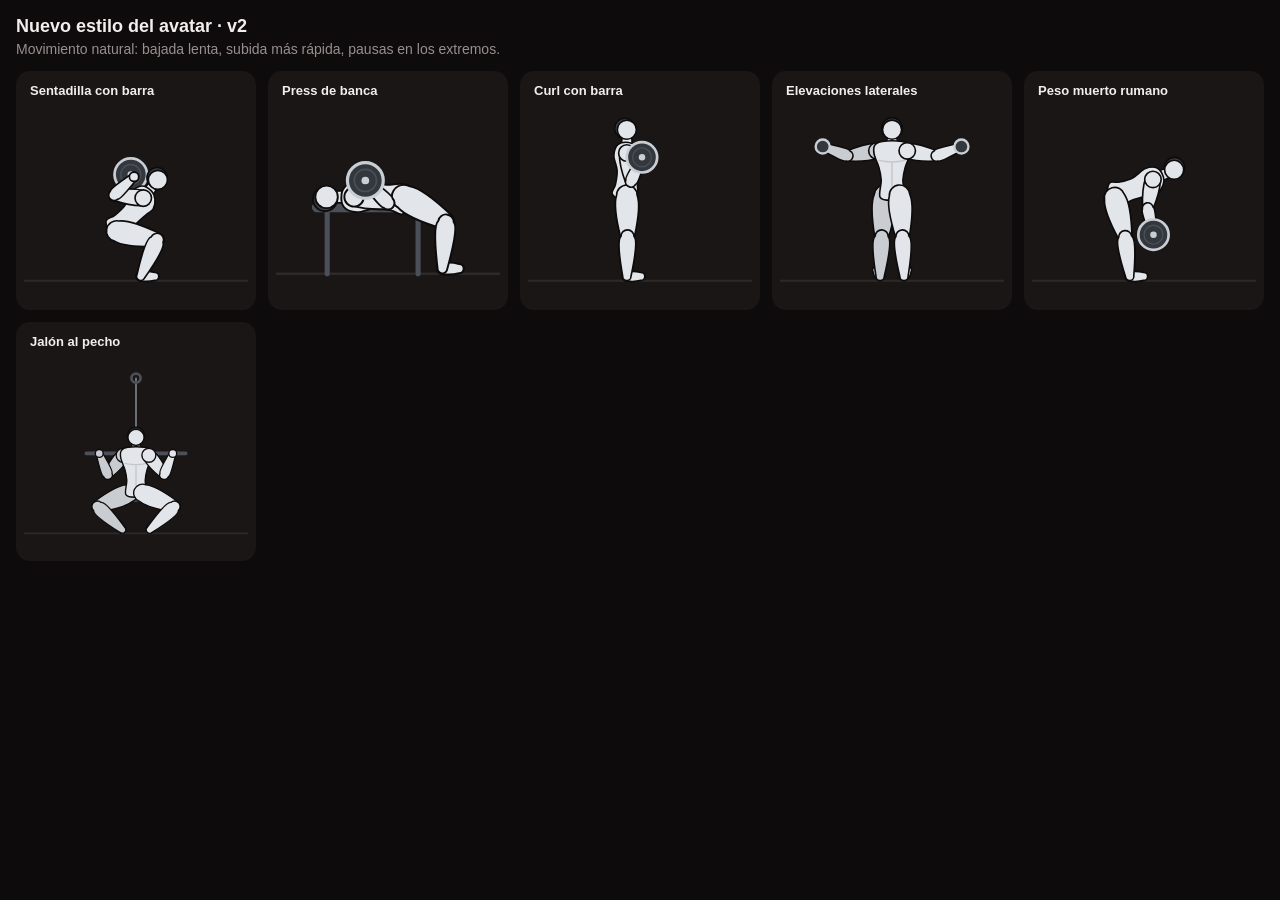
==== commit 9cd231cb: "Add files via upload" ====
--- a/avatar-preview.html
+++ b/avatar-preview.html
@@ -1,6 +1,6 @@
 <!doctype html><html lang="es"><head><meta charset="utf-8"><meta name="viewport" content="width=device-width,initial-scale=1"><title>Avatar Gym</title>
 <style>:root{--ac:#c9ced4}body{background:#0d0b0b;color:#f2eeee;font:14px -apple-system,Segoe UI,sans-serif;margin:0;padding:16px}h1{font-size:18px;margin:0 0 4px}p{color:#9a8f8f;margin:0 0 14px}.g{display:grid;grid-template-columns:repeat(auto-fit,minmax(220px,1fr));gap:12px}.c{background:#1a1616;border-radius:14px;padding:8px}.c b{display:block;font-size:13px;margin:4px 6px}.a{height:200px}</style></head><body>
-<h1>Nuevo estilo del avatar</h1><p>Figura atlética con músculo y contorno. Animación en bucle.</p><div class="g" id="g"></div>
+<h1>Nuevo estilo del avatar · v2</h1><p>Movimiento natural: bajada lenta, subida más rápida, pausas en los extremos.</p><div class="g" id="g"></div>
 <script>// Avatar animado de ejercicios: figura 2D con cinemática inversa.
 // Ángulos: 0 = abajo, 90 = adelante (derecha), 180 = arriba, 270 = atrás.
 // Cada postura: t (torso), H1/H2 (mano respecto al hombro), F1/F2 (tobillo respecto a la cadera),
@@ -19,7 +19,10 @@
   const fr = sp.v === 'f', hip = [0, 0], sh = ad(hip, dv(P.t), sp.tl || BL.t), hd = ad(sh, dv(P.hd ?? P.t), BL.n + BL.hr);
   const sj = ad(sh, dv(P.t), fr ? -5 : -7);
   const S1 = fr ? ad(sj, [14, 0]) : sj, S2 = fr ? ad(sj, [-14, 0]) : sj, P1 = fr ? [7, 0] : hip, P2 = fr ? [-7, 0] : hip;
-  const H2 = P.H2 || P.H1, F2 = P.F2 || P.F1, mx = v => fr ? [-v[0], v[1]] : v;
+  // rel: manos medidas respecto al tronco (giran con él), p. ej. barra apoyada en la espalda
+  const rot = v => { if (!(P.rel || sp.rel)) return v; const d = (P.t - 180) * Math.PI / 180, c = Math.cos(d), s = Math.sin(d); return [v[0] * c + v[1] * s, v[1] * c - v[0] * s]; };
+  const H2 = rot(P.H2 || P.H1), F2 = P.F2 || P.F1, mx = v => fr ? [-v[0], v[1]] : v;
+  P = Object.assign({}, P, { H1: rot(P.H1) });
   const eb = P.eb ?? 1, kb = P.kb ?? -1, eb2 = P.eb2 ?? eb, kb2 = P.kb2 ?? kb;
   const [e1, h1] = ik(S1, ad(S1, P.H1), BL.ua, BL.fa, eb), [e2, h2] = ik(S2, ad(S2, mx(H2)), BL.ua, BL.fa, fr ? -eb2 : eb2);
   const [k1, an1] = ik(P1, ad(P1, P.F1), BL.th, BL.sh, kb), [k2, an2] = ik(P2, ad(P2, mx(F2)), BL.th, BL.sh, fr ? -kb2 : kb2);
@@ -27,10 +30,32 @@
   const toe1 = ad(an1, dv(fr ? 150 : f1), fr ? 7 : BL.ft), toe2 = ad(an2, dv(fr ? -150 : f2), fr ? 7 : BL.ft);
   return { hip, sh, hd, S1, S2, P1, P2, e1, h1, e2, h2, k1, an1, k2, an2, toe1, toe2, hm: [(h1[0] + h2[0]) / 2, (h1[1] + h2[1]) / 2] };
 }
-function placePose(P, sp) {
-  const J = rigPose(P, sp), [k, x, y] = sp.anc || ['an1', 100, 160], o = J[k], dx = x - o[0], dy = y - o[1];
+function anchorJ(J, sp) {
+  const [k, x, y] = sp.anc || ['an1', 100, 160], o = J[k], dx = x - o[0], dy = y - o[1];
   for (const n in J) J[n] = [J[n][0] + dx, J[n][1] + dy];
   return J;
+}
+function placePose(P, sp) { return anchorJ(rigPose(P, sp), sp); }
+// Postura intermedia natural: se interpolan los ÁNGULOS de cada articulación (los huesos giran, no se deslizan)
+const angOf = (a, b) => Math.atan2(b[0] - a[0], b[1] - a[1]);
+const lerpAng = (a, b, u) => { let d = b - a; while (d > Math.PI) d -= 2 * Math.PI; while (d < -Math.PI) d += 2 * Math.PI; return a + d * u; };
+function poseAt(sp, u) {
+  if (!sp._JA) { sp._JA = rigPose(sp.A, sp); sp._JB = rigPose(sp.B, sp); }
+  const A = sp._JA, B = sp._JB, fr = sp.v === 'f', L = (a, b) => a + (b - a) * u;
+  const t = L(sp.A.t ?? 180, sp.B.t ?? 180), hdA = L(sp.A.hd ?? sp.A.t ?? 180, sp.B.hd ?? sp.B.t ?? 180);
+  const hip = [0, 0], sh = ad(hip, dv(t), sp.tl || BL.t), hd = ad(sh, dv(hdA), BL.n + BL.hr), sj = ad(sh, dv(t), fr ? -5 : -7);
+  const J = { hip, sh, hd, S1: fr ? ad(sj, [14, 0]) : sj, S2: fr ? ad(sj, [-14, 0]) : sj, P1: fr ? [7, 0] : hip, P2: fr ? [-7, 0] : hip };
+  const chain = (root, mid, end, l1, l2) => {
+    const a1 = lerpAng(angOf(A[root], A[mid]), angOf(B[root], B[mid]), u), a2 = lerpAng(angOf(A[mid], A[end]), angOf(B[mid], B[end]), u);
+    J[mid] = [J[root][0] + Math.sin(a1) * l1, J[root][1] + Math.cos(a1) * l1];
+    J[end] = [J[mid][0] + Math.sin(a2) * l2, J[mid][1] + Math.cos(a2) * l2];
+  };
+  chain('S1', 'e1', 'h1', BL.ua, BL.fa); chain('S2', 'e2', 'h2', BL.ua, BL.fa);
+  chain('P1', 'k1', 'an1', BL.th, BL.sh); chain('P2', 'k2', 'an2', BL.th, BL.sh);
+  const fl = fr ? 7 : BL.ft;
+  [['an1', 'toe1'], ['an2', 'toe2']].forEach(([a, b]) => { const g = lerpAng(angOf(A[a], A[b]), angOf(B[a], B[b]), u); J[b] = [J[a][0] + Math.sin(g) * fl, J[a][1] + Math.cos(g) * fl]; });
+  J.hm = [(J.h1[0] + J.h2[0]) / 2, (J.h1[1] + J.h2[1]) / 2];
+  return anchorJ(J, sp);
 }
 function lerpPose(A, B, u) {
   const o = {};
@@ -56,7 +81,7 @@
       case 'cab': { const p = [e[1], e[2]]; s += ln(p, eqPt(J, e[3]), 1.6, '#8a9099') + cir(p, 5, 'none', AV.eq, 3); break; }
       case 'rope': s += ln(eqPt(J, e[1]), eqPt(J, e[2]), 2.2, '#8a9099'); break;
       case 'bar': { const a = J[e[1]], b = J[e[2]], x = e[3] || 0, d = a[0] > b[0] ? 1 : -1; s += ln([a[0] + x * d, a[1]], [b[0] - x * d, b[1]], 4, AV.eq); break; }
-      case 'bb': case 'bbk': { const p = eqPt(J, e[1], e[2], e[3]); s += cir(p, 11.5, '#33373e', 'var(--ac)', 2.5) + cir(p, 3, 'var(--ac)'); break; }
+      case 'bb': case 'bbk': { const p = eqPt(J, e[1], e[2], e[3]); s += cir(p, e[4] || 14, '#33373e', 'var(--ac)', 2.5) + cir(p, (e[4] || 14) * .62, 'none', 'rgba(255,255,255,.12)', 1.2) + cir(p, 3, 'var(--ac)'); break; }
       case 'db': { const p = eqPt(J, e[1], e[2], e[3]); s += cir(p, 6.5, '#33373e', 'var(--ac)', 2.2); break; }
       case 'wheel': { const p = eqPt(J, e[1], e[2], e[3]); s += cir(p, 9, 'none', 'var(--ac)', 3.5) + cir(p, 2.5, 'var(--ac)'); break; }
       case 'grip': s += cir(eqPt(J, e[1]), 4, AV.eq, '#0d0b0b', 1); break;
@@ -122,7 +147,7 @@
 }
 function animBox(sp) {
   const pts = [];
-  [0, .5, 1].forEach(u => { const J = placePose(lerpPose(sp.A, sp.B, u), sp); for (const k in J) pts.push(J[k]); });
+  [0, .5, 1].forEach(u => { const J = poseAt(sp, u); for (const k in J) pts.push(J[k]); });
   (sp.eq || []).forEach(e => { if (e[0] === 'ln') pts.push([e[1], e[2]], [e[3], e[4]]); if (e[0] === 'box') pts.push([e[1], e[2]], [e[1] + e[3], e[2] + e[4]]); if (e[0] === 'cab') pts.push([e[1], e[2]]); });
   let x0 = Math.min(...pts.map(p => p[0])) - 16, x1 = Math.max(...pts.map(p => p[0])) + 16, y0 = Math.min(...pts.map(p => p[1])) - 16, y1 = Math.max(...pts.map(p => p[1])) + 14;
   const fl = floorY(sp); if (fl) y1 = Math.max(y1, fl + 8);
@@ -138,12 +163,12 @@
   return m + 4;
 }
 function animFrame(sp, u, box) {
-  const J = placePose(lerpPose(sp.A, sp.B, u), sp), fl = sp._fl;
+  const J = poseAt(sp, u), fl = sp._fl;
   return (fl ? ln([box[0] - 20, fl], [box[0] + box[2] + 20, fl], 2, AV.floor) : '') + drawEq(J, sp.eq, false) + drawBody(J, sp) + drawEq(J, sp.eq, true);
 }
 function animSpec(id) {
   const raw = (typeof ANIMS !== 'undefined' && ANIMS[id]) || ANIMS._default;
-  const sp = Object.assign({}, raw);
+  const sp = Object.assign({ id }, raw);
   sp.A = Object.assign({}, raw.base || {}, raw.A); sp.B = Object.assign({}, raw.base || {}, raw.B || raw.A);
   sp._fl = floorY(sp);
   return sp;
@@ -154,7 +179,7 @@
 }
 function playAnim(el, id) {
   if (!el) return;
-  const sp = animSpec(id), box = animBox(sp), dur = sp.dur || 2600, t0 = performance.now();
+  const sp = animSpec(id), box = animBox(sp), t0 = performance.now();
   const svg = document.createElementNS('http://www.w3.org/2000/svg', 'svg');
   svg.setAttribute('viewBox', box.map(v => v.toFixed(1)).join(' '));
   svg.setAttribute('preserveAspectRatio', 'xMidYMid meet');
@@ -165,16 +190,26 @@
     if (!el.isConnected) return;
     if (now - last > 30) {
       last = now;
-      const ph = ((now - t0) % dur) / dur;
-      // ida (40 %), pausa (10 %), vuelta (40 %), pausa (10 %)
-      const x = ph < .4 ? ph / .4 : ph < .5 ? 1 : ph < .9 ? 1 - (ph - .5) / .4 : 0;
-      svg.innerHTML = animFrame(sp, (1 - Math.cos(Math.PI * x)) / 2, box);
+      svg.innerHTML = animFrame(sp, animPhase(sp, now - t0), box);
     }
     requestAnimationFrame(step);
   };
   requestAnimationFrame(step);
 }
 
+// Ritmo natural: la fase de bajada (excéntrica) es lenta y la de subida (concéntrica) más rápida,
+// con una pausa breve en cada extremo. Curva de mínimo tirón (como se mueve una persona).
+const smooth5 = x => x * x * x * (10 + x * (6 * x - 15));
+function animPhase(sp, ms) {
+  const up = sp.up || (typeof ANIM_UP !== 'undefined' && ANIM_UP.has(sp.id));
+  const slow = 1500, fast = 950, holdB = up ? 380 : 250, holdA = 450;
+  const dAB = sp.dur ? sp.dur / 2 : up ? fast : slow, dBA = sp.dur ? sp.dur / 2 : up ? slow : fast;
+  const T = dAB + holdB + dBA + holdA, m = ms % T;
+  if (m < dAB) return smooth5(m / dAB);
+  if (m < dAB + holdB) return 1;
+  if (m < dAB + holdB + dBA) return 1 - smooth5((m - dAB - holdB) / dBA);
+  return 0;
+}
 // Posturas de cada ejercicio para el avatar (ver anim.js). A = inicio, B = punto final del movimiento.
 const BENCH = (x1, x2, y, fl = 164) => [['ln', x1, y, x2, y, 8], ['ln', x1 + 8, y, x1 + 8, fl, 4], ['ln', x2 - 8, y, x2 - 8, fl, 4]];
 const SEAT = (x1, x2, y) => [['ln', x1, y, x2, y, 7], ['ln', (x1 + x2) / 2, y, (x1 + x2) / 2, 164, 4]];
@@ -185,6 +220,12 @@
 const KNEEL = { F1: [-37, 38], ft1: -100 };
 const PUSHUP = { anc: ['an1', 30, 146], fl: ['h1'], base: { ft1: 20 }, A: { t: 114, F1: [-68, 30], H1: [0, 50] }, B: { t: 97, F1: [-74, 9], H1: [-9, 15] } };
 
+// Ejercicios donde ir de A a B es la fase de esfuerzo (concéntrica): se hace más rápido que la vuelta.
+const ANIM_UP = new Set(['aperturas_polea', 'pec_deck', 'jalon_pecho', 'dominadas', 'remo_pecho_apoyado', 'remo_polea', 'remo_barra', 'remo_mancuerna',
+  'remo_maquina', 'pullover_polea', 'remo_invertido', 'remo_toalla', 'elev_lat', 'elev_lat_polea', 'face_pull', 'pajaros', 'curl_barra', 'curl_martillo',
+  'curl_inclinado', 'curl_bayesian', 'curl_predicador', 'ext_tricep_cabeza', 'ext_tricep_polea_alta', 'jalon_triceps', 'step_up', 'ext_cuadriceps',
+  'curl_femoral_sentado', 'curl_femoral_acostado', 'hip_thrust', 'puente_gluteo', 'puente_una_pierna', 'abduccion_maq', 'patada_gluteo', 'gemelo_pie',
+  'gemelo_prensa', 'crunch_polea', 'crunch', 'elev_piernas']);
 const ANIMS = {
   _default: { base: STAND, A: {}, B: { t: 178 } },
 
@@ -257,7 +298,7 @@
   flexiones_diamante: { ...PUSHUP },
 
   // ---------- CUÁDRICEPS ----------
-  sentadilla: { A: { t: 180, F1: [0, 75], H1: [-10, 8] }, B: { t: 138, F1: [19, 35], H1: [-10, 8] }, eq: [['bbk', 'sh', -13, 2]] },
+  sentadilla: { rel: 1, base: { H1: [-19, -10], eb: -1 }, A: { t: 178, F1: [2, 75] }, B: { t: 136, F1: [21, 34] }, eq: [['bbk', 'h1', -3, -2, 15]] },
   sentadilla_goblet: { A: { t: 180, F1: [0, 75], H1: [12, 14] }, B: { t: 150, F1: [19, 35], H1: [14, 16] }, eq: [['db', 'h1']] },
   sentadilla_corporal: { A: { t: 180, F1: [0, 75], H1: [4, 51] }, B: { t: 145, F1: [19, 35], H1: [50, 4] } },
   sentadilla_hack: { anc: ['an1', 110, 160], base: { t: 200, H1: [4, -8] }, A: { F1: [26, 70] }, B: { F1: [42, 22] },
